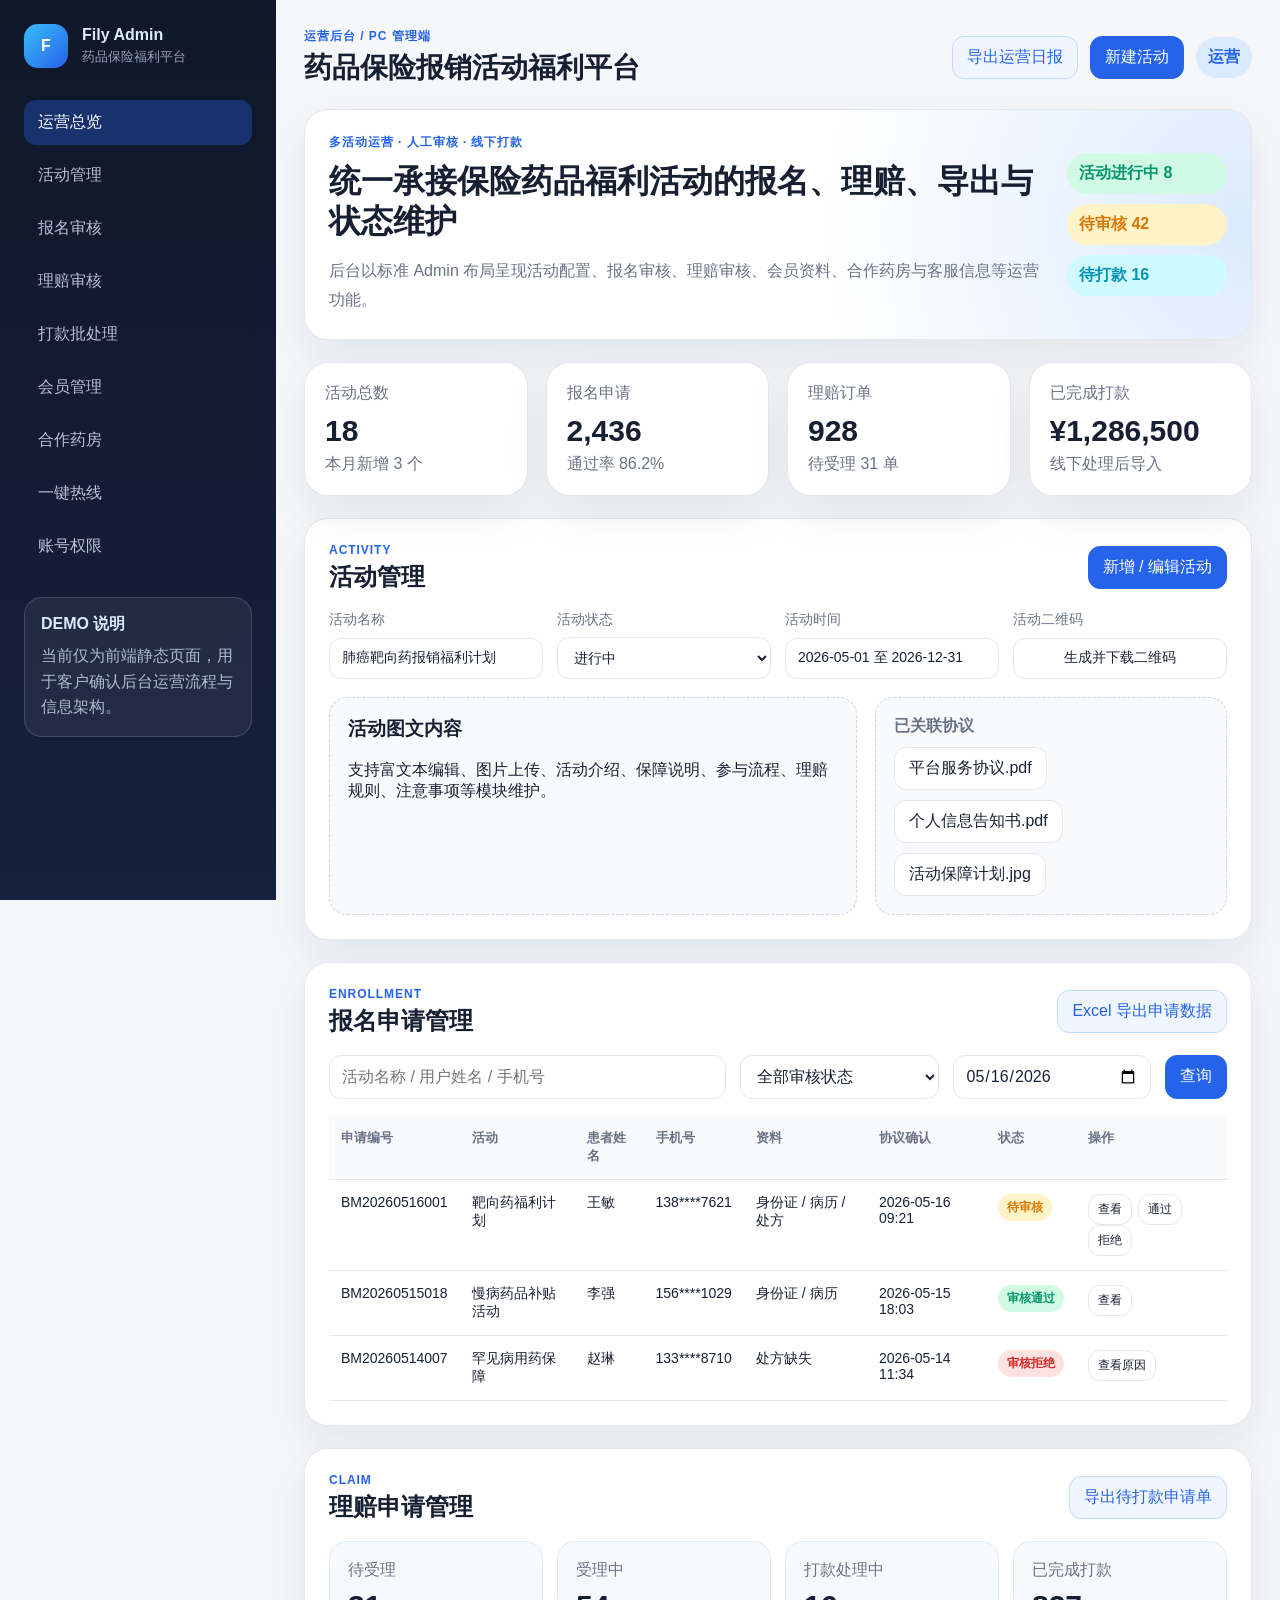
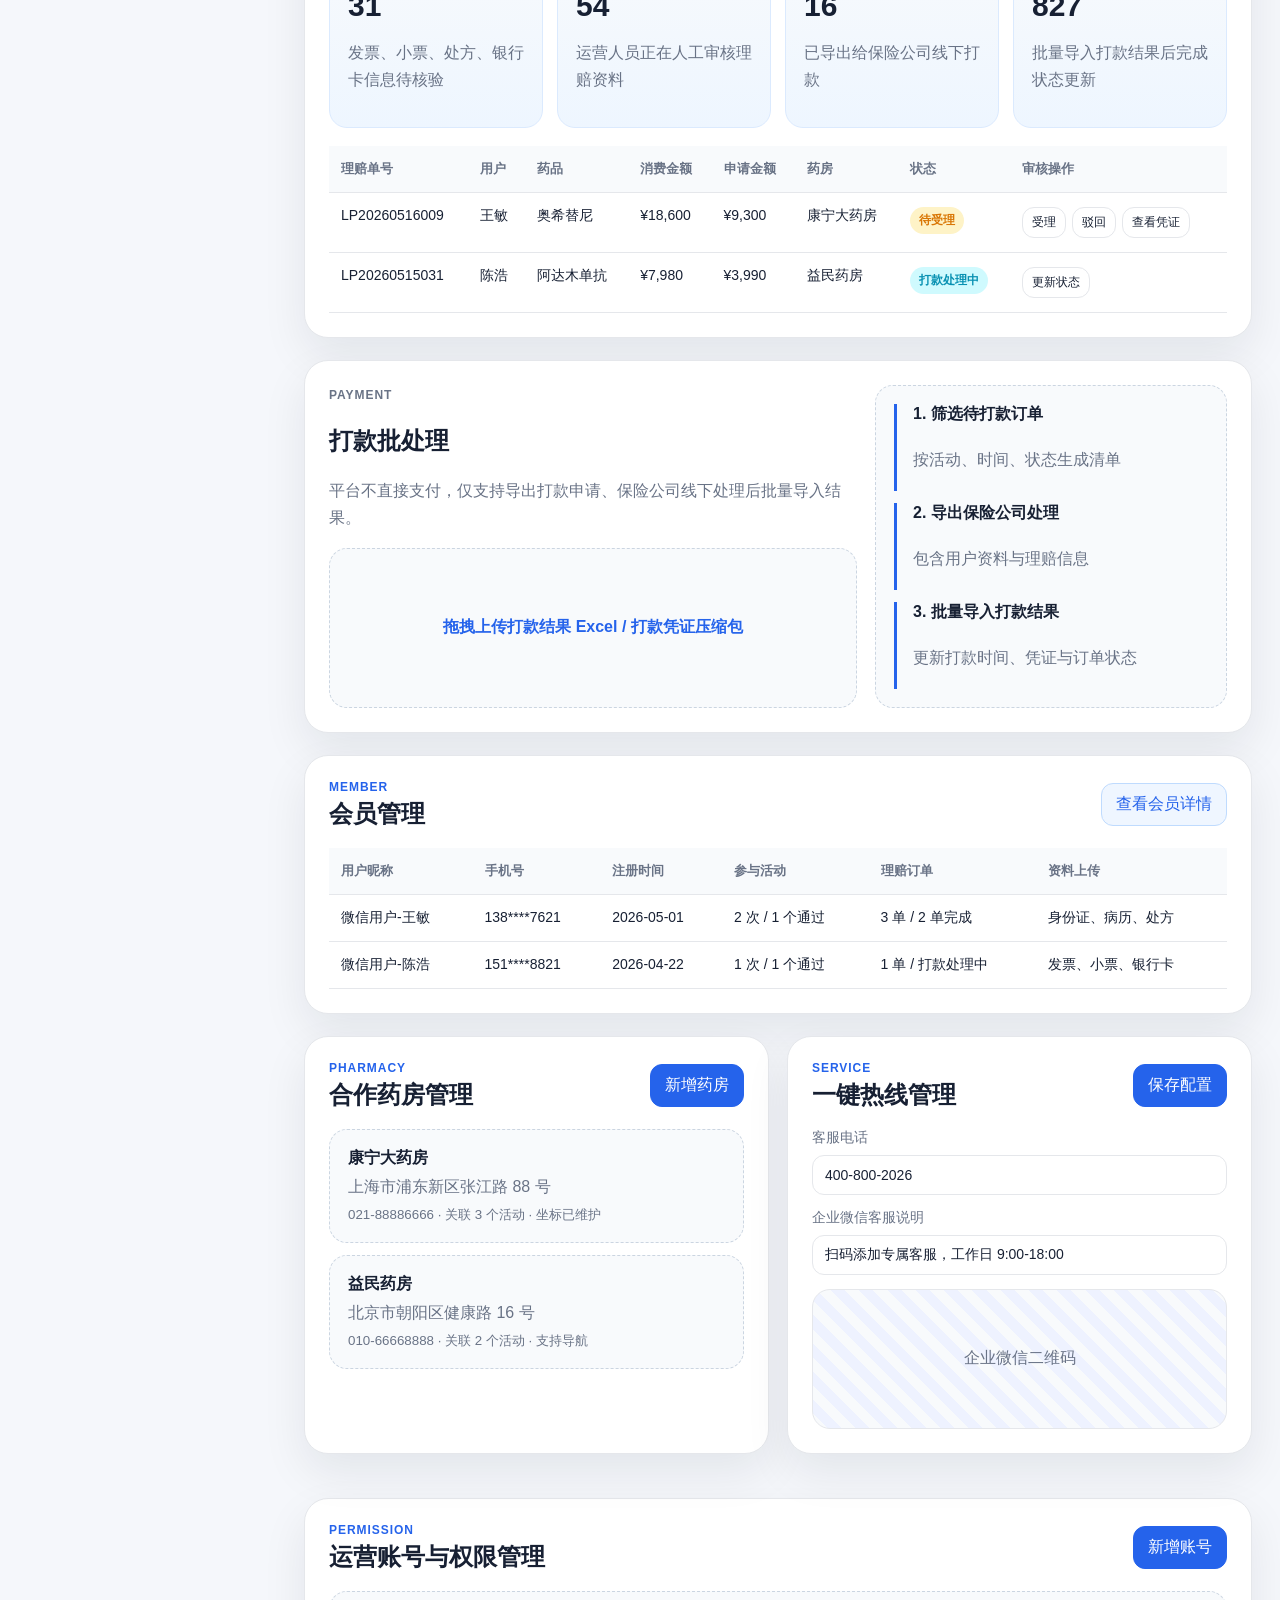
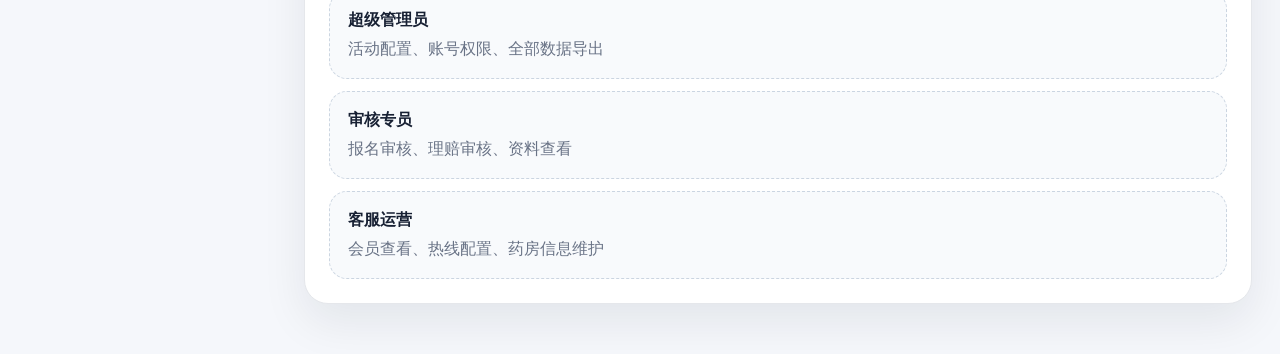
==== index.html @ f3055f8e "Add insurance benefits admin demo" ====
<!doctype html>
<html lang="zh-CN">
<head>
  <meta charset="utf-8">
  <meta name="viewport" content="width=device-width, initial-scale=1">
  <title>药品保险报销活动福利平台 · 运营后台 DEMO</title>
  <link rel="stylesheet" href="assets/styles.css">
</head>
<body>
  <div class="app-shell">
    <aside class="sidebar" aria-label="后台菜单">
      <div class="brand">
        <span class="brand-mark">F</span>
        <div>
          <strong>Fily Admin</strong>
          <small>药品保险福利平台</small>
        </div>
      </div>
      <nav class="menu">
        <a class="active" href="#dashboard">运营总览</a>
        <a href="#activities">活动管理</a>
        <a href="#enrollments">报名审核</a>
        <a href="#claims">理赔审核</a>
        <a href="#payments">打款批处理</a>
        <a href="#members">会员管理</a>
        <a href="#pharmacies">合作药房</a>
        <a href="#hotline">一键热线</a>
        <a href="#permissions">账号权限</a>
      </nav>
      <div class="sidebar-card">
        <span>DEMO 说明</span>
        <p>当前仅为前端静态页面，用于客户确认后台运营流程与信息架构。</p>
      </div>
    </aside>

    <main class="main">
      <header class="topbar">
        <div>
          <p class="eyebrow">运营后台 / PC 管理端</p>
          <h1>药品保险报销活动福利平台</h1>
        </div>
        <div class="top-actions">
          <button class="btn ghost">导出运营日报</button>
          <button class="btn primary">新建活动</button>
          <div class="avatar">运营</div>
        </div>
      </header>

      <section id="dashboard" class="panel hero-panel">
        <div class="hero-copy">
          <p class="eyebrow">多活动运营 · 人工审核 · 线下打款</p>
          <h2>统一承接保险药品福利活动的报名、理赔、导出与状态维护</h2>
          <p>后台以标准 Admin 布局呈现活动配置、报名审核、理赔审核、会员资料、合作药房与客服信息等运营功能。</p>
        </div>
        <div class="hero-status">
          <span class="status-pill success">活动进行中 8</span>
          <span class="status-pill warning">待审核 42</span>
          <span class="status-pill info">待打款 16</span>
        </div>
      </section>

      <section class="stats-grid" aria-label="运营指标">
        <article class="stat-card"><span>活动总数</span><strong>18</strong><em>本月新增 3 个</em></article>
        <article class="stat-card"><span>报名申请</span><strong>2,436</strong><em>通过率 86.2%</em></article>
        <article class="stat-card"><span>理赔订单</span><strong>928</strong><em>待受理 31 单</em></article>
        <article class="stat-card"><span>已完成打款</span><strong>¥1,286,500</strong><em>线下处理后导入</em></article>
      </section>

      <section id="activities" class="panel">
        <div class="section-head">
          <div><p class="eyebrow">Activity</p><h2>活动管理</h2></div>
          <button class="btn primary">新增 / 编辑活动</button>
        </div>
        <div class="form-grid compact">
          <label>活动名称<input value="肺癌靶向药报销福利计划"></label>
          <label>活动状态<select><option>进行中</option><option>未发布</option><option>已结束</option></select></label>
          <label>活动时间<input value="2026-05-01 至 2026-12-31"></label>
          <label>活动二维码<button class="btn block">生成并下载二维码</button></label>
        </div>
        <div class="editor-preview">
          <div>
            <h3>活动图文内容</h3>
            <p>支持富文本编辑、图片上传、活动介绍、保障说明、参与流程、理赔规则、注意事项等模块维护。</p>
          </div>
          <div class="protocol-list">
            <span>已关联协议</span>
            <button>平台服务协议.pdf</button><button>个人信息告知书.pdf</button><button>活动保障计划.jpg</button>
          </div>
        </div>
      </section>

      <section id="enrollments" class="panel">
        <div class="section-head"><div><p class="eyebrow">Enrollment</p><h2>报名申请管理</h2></div><button class="btn ghost">Excel 导出申请数据</button></div>
        <div class="filters">
          <input placeholder="活动名称 / 用户姓名 / 手机号">
          <select><option>全部审核状态</option><option>待审核</option><option>审核通过</option><option>审核拒绝</option></select>
          <input type="date" value="2026-05-16">
          <button class="btn primary">查询</button>
        </div>
        <table class="data-table">
          <thead><tr><th>申请编号</th><th>活动</th><th>患者姓名</th><th>手机号</th><th>资料</th><th>协议确认</th><th>状态</th><th>操作</th></tr></thead>
          <tbody>
            <tr><td>BM20260516001</td><td>靶向药福利计划</td><td>王敏</td><td>138****7621</td><td>身份证 / 病历 / 处方</td><td>2026-05-16 09:21</td><td><span class="tag warning">待审核</span></td><td><button>查看</button><button>通过</button><button>拒绝</button></td></tr>
            <tr><td>BM20260515018</td><td>慢病药品补贴活动</td><td>李强</td><td>156****1029</td><td>身份证 / 病历</td><td>2026-05-15 18:03</td><td><span class="tag success">审核通过</span></td><td><button>查看</button></td></tr>
            <tr><td>BM20260514007</td><td>罕见病用药保障</td><td>赵琳</td><td>133****8710</td><td>处方缺失</td><td>2026-05-14 11:34</td><td><span class="tag danger">审核拒绝</span></td><td><button>查看原因</button></td></tr>
          </tbody>
        </table>
      </section>

      <section id="claims" class="panel">
        <div class="section-head"><div><p class="eyebrow">Claim</p><h2>理赔申请管理</h2></div><button class="btn ghost">导出待打款申请单</button></div>
        <div class="kanban">
          <article><span>待受理</span><strong>31</strong><p>发票、小票、处方、银行卡信息待核验</p></article>
          <article><span>受理中</span><strong>54</strong><p>运营人员正在人工审核理赔资料</p></article>
          <article><span>打款处理中</span><strong>16</strong><p>已导出给保险公司线下打款</p></article>
          <article><span>已完成打款</span><strong>827</strong><p>批量导入打款结果后完成状态更新</p></article>
        </div>
        <table class="data-table">
          <thead><tr><th>理赔单号</th><th>用户</th><th>药品</th><th>消费金额</th><th>申请金额</th><th>药房</th><th>状态</th><th>审核操作</th></tr></thead>
          <tbody>
            <tr><td>LP20260516009</td><td>王敏</td><td>奥希替尼</td><td>¥18,600</td><td>¥9,300</td><td>康宁大药房</td><td><span class="tag warning">待受理</span></td><td><button>受理</button><button>驳回</button><button>查看凭证</button></td></tr>
            <tr><td>LP20260515031</td><td>陈浩</td><td>阿达木单抗</td><td>¥7,980</td><td>¥3,990</td><td>益民药房</td><td><span class="tag info">打款处理中</span></td><td><button>更新状态</button></td></tr>
          </tbody>
        </table>
      </section>

      <section id="payments" class="panel two-column">
        <div>
          <p class="eyebrow">Payment</p><h2>打款批处理</h2>
          <p>平台不直接支付，仅支持导出打款申请、保险公司线下处理后批量导入结果。</p>
          <div class="upload-box">拖拽上传打款结果 Excel / 打款凭证压缩包</div>
        </div>
        <div class="timeline">
          <div><b>1. 筛选待打款订单</b><span>按活动、时间、状态生成清单</span></div>
          <div><b>2. 导出保险公司处理</b><span>包含用户资料与理赔信息</span></div>
          <div><b>3. 批量导入打款结果</b><span>更新打款时间、凭证与订单状态</span></div>
        </div>
      </section>

      <section id="members" class="panel">
        <div class="section-head"><div><p class="eyebrow">Member</p><h2>会员管理</h2></div><button class="btn ghost">查看会员详情</button></div>
        <table class="data-table">
          <thead><tr><th>用户昵称</th><th>手机号</th><th>注册时间</th><th>参与活动</th><th>理赔订单</th><th>资料上传</th></tr></thead>
          <tbody><tr><td>微信用户-王敏</td><td>138****7621</td><td>2026-05-01</td><td>2 次 / 1 个通过</td><td>3 单 / 2 单完成</td><td>身份证、病历、处方</td></tr><tr><td>微信用户-陈浩</td><td>151****8821</td><td>2026-04-22</td><td>1 次 / 1 个通过</td><td>1 单 / 打款处理中</td><td>发票、小票、银行卡</td></tr></tbody>
        </table>
      </section>

      <section class="grid-2">
        <div id="pharmacies" class="panel">
          <div class="section-head"><div><p class="eyebrow">Pharmacy</p><h2>合作药房管理</h2></div><button class="btn primary">新增药房</button></div>
          <div class="card-list">
            <article><b>康宁大药房</b><span>上海市浦东新区张江路 88 号</span><small>021-88886666 · 关联 3 个活动 · 坐标已维护</small></article>
            <article><b>益民药房</b><span>北京市朝阳区健康路 16 号</span><small>010-66668888 · 关联 2 个活动 · 支持导航</small></article>
          </div>
        </div>
        <div id="hotline" class="panel">
          <div class="section-head"><div><p class="eyebrow">Service</p><h2>一键热线管理</h2></div><button class="btn primary">保存配置</button></div>
          <div class="form-grid single">
            <label>客服电话<input value="400-800-2026"></label>
            <label>企业微信客服说明<input value="扫码添加专属客服，工作日 9:00-18:00"></label>
            <div class="qr-demo">企业微信二维码</div>
          </div>
        </div>
      </section>

      <section id="permissions" class="panel">
        <div class="section-head"><div><p class="eyebrow">Permission</p><h2>运营账号与权限管理</h2></div><button class="btn primary">新增账号</button></div>
        <div class="role-grid">
          <article><b>超级管理员</b><span>活动配置、账号权限、全部数据导出</span></article>
          <article><b>审核专员</b><span>报名审核、理赔审核、资料查看</span></article>
          <article><b>客服运营</b><span>会员查看、热线配置、药房信息维护</span></article>
        </div>
      </section>
    </main>
  </div>
  <script src="assets/app.js"></script>
</body>
</html>
---- assets/styles.css ----
:root {
  --bg: #f5f7fb;
  --card: #ffffff;
  --line: #e5e7eb;
  --text: #172033;
  --muted: #697386;
  --primary: #2563eb;
  --primary-dark: #1d4ed8;
  --success: #059669;
  --warning: #d97706;
  --danger: #dc2626;
  --info: #0891b2;
  --shadow: 0 18px 45px rgba(15, 23, 42, 0.08);
}

* { box-sizing: border-box; }
html { scroll-behavior: smooth; }
body {
  margin: 0;
  color: var(--text);
  background: var(--bg);
  font-family: "Inter", "PingFang SC", "Microsoft YaHei", Arial, sans-serif;
}
button, input, select { font: inherit; }
button { cursor: pointer; }

.app-shell { display: flex; min-height: 100vh; }
.sidebar {
  position: fixed;
  inset: 0 auto 0 0;
  width: 276px;
  padding: 24px;
  color: #dbeafe;
  background: linear-gradient(180deg, #0f172a 0%, #16213d 100%);
  overflow-y: auto;
}
.brand { display: flex; gap: 14px; align-items: center; margin-bottom: 32px; }
.brand-mark {
  display: grid;
  width: 44px;
  height: 44px;
  place-items: center;
  border-radius: 14px;
  color: white;
  background: linear-gradient(135deg, #38bdf8, #2563eb);
  font-weight: 800;
}
.brand strong, .brand small { display: block; }
.brand small { color: #93a4bd; margin-top: 4px; }
.menu { display: grid; gap: 8px; }
.menu a {
  color: #b6c2d6;
  text-decoration: none;
  padding: 12px 14px;
  border-radius: 12px;
  transition: 0.2s ease;
}
.menu a:hover, .menu a.active { color: white; background: rgba(37, 99, 235, 0.34); }
.sidebar-card {
  margin-top: 28px;
  padding: 16px;
  border: 1px solid rgba(148, 163, 184, 0.28);
  border-radius: 18px;
  background: rgba(255, 255, 255, 0.06);
}
.sidebar-card span { font-weight: 700; }
.sidebar-card p { color: #aebbd0; line-height: 1.6; margin: 8px 0 0; }

.main { width: calc(100% - 276px); margin-left: 276px; padding: 28px; }
.topbar { display: flex; justify-content: space-between; align-items: center; gap: 20px; margin-bottom: 22px; }
.topbar h1 { margin: 4px 0 0; font-size: 28px; }
.top-actions { display: flex; align-items: center; gap: 12px; }
.avatar { padding: 10px 12px; border-radius: 999px; background: #dbeafe; color: var(--primary); font-weight: 700; }
.eyebrow { margin: 0; color: var(--primary); text-transform: uppercase; letter-spacing: 0.08em; font-size: 12px; font-weight: 800; }

.panel, .stat-card {
  background: var(--card);
  border: 1px solid var(--line);
  border-radius: 24px;
  box-shadow: var(--shadow);
}
.panel { padding: 24px; margin-bottom: 22px; }
.hero-panel { display: flex; justify-content: space-between; align-items: center; gap: 24px; background: radial-gradient(circle at right, #dbeafe 0, #fff 45%); }
.hero-copy h2 { max-width: 760px; font-size: 32px; line-height: 1.25; margin: 10px 0; }
.hero-copy p:last-child { color: var(--muted); line-height: 1.8; margin-bottom: 0; }
.hero-status { display: grid; gap: 10px; min-width: 160px; }
.status-pill, .tag { display: inline-flex; align-items: center; border-radius: 999px; font-weight: 700; white-space: nowrap; }
.status-pill { padding: 10px 12px; }
.tag { padding: 5px 9px; font-size: 12px; }
.success { color: var(--success); background: #d1fae5; }
.warning { color: var(--warning); background: #fef3c7; }
.danger { color: var(--danger); background: #fee2e2; }
.info { color: var(--info); background: #cffafe; }

.stats-grid, .grid-2 { display: grid; grid-template-columns: repeat(4, minmax(0, 1fr)); gap: 18px; margin-bottom: 22px; }
.grid-2 { grid-template-columns: repeat(2, minmax(0, 1fr)); }
.stat-card { padding: 20px; }
.stat-card span, .stat-card em { color: var(--muted); font-style: normal; }
.stat-card strong { display: block; margin: 10px 0 6px; font-size: 30px; }

.section-head { display: flex; justify-content: space-between; align-items: center; gap: 16px; margin-bottom: 18px; }
.section-head h2 { margin: 4px 0 0; }
.btn, .data-table button, .protocol-list button {
  border: 1px solid var(--line);
  border-radius: 12px;
  padding: 10px 14px;
  background: white;
  color: var(--text);
}
.btn.primary { color: white; border-color: var(--primary); background: var(--primary); }
.btn.primary:hover { background: var(--primary-dark); }
.btn.ghost { color: var(--primary); border-color: #bfdbfe; background: #eff6ff; }
.btn.block { width: 100%; }

.form-grid, .filters { display: grid; grid-template-columns: repeat(4, minmax(0, 1fr)); gap: 14px; }
.form-grid.single { grid-template-columns: 1fr; }
label { color: var(--muted); display: grid; gap: 8px; font-size: 14px; }
input, select {
  width: 100%;
  border: 1px solid var(--line);
  border-radius: 12px;
  padding: 11px 12px;
  background: #fff;
  color: var(--text);
}
.editor-preview, .two-column { display: grid; grid-template-columns: 1.2fr 0.8fr; gap: 18px; align-items: stretch; }
.editor-preview { margin-top: 18px; }
.editor-preview > div, .protocol-list, .upload-box, .timeline, .card-list article, .role-grid article {
  border: 1px dashed #cbd5e1;
  border-radius: 18px;
  padding: 18px;
  background: #f8fafc;
}
.editor-preview h3 { margin-top: 0; }
.protocol-list { display: flex; flex-wrap: wrap; gap: 10px; align-content: flex-start; }
.protocol-list span { width: 100%; color: var(--muted); font-weight: 700; }
.filters { margin-bottom: 16px; grid-template-columns: 2fr 1fr 1fr auto; }

.data-table { width: 100%; border-collapse: collapse; overflow: hidden; }
.data-table th, .data-table td { border-bottom: 1px solid var(--line); padding: 14px 12px; text-align: left; vertical-align: top; }
.data-table th { color: var(--muted); background: #f8fafc; font-size: 13px; }
.data-table td { font-size: 14px; }
.data-table button { padding: 6px 9px; margin-right: 6px; font-size: 12px; }

.kanban { display: grid; grid-template-columns: repeat(4, minmax(0, 1fr)); gap: 14px; margin-bottom: 18px; }
.kanban article { border-radius: 18px; padding: 18px; background: linear-gradient(180deg, #f8fafc, #eef6ff); border: 1px solid #dbeafe; }
.kanban span { color: var(--muted); }
.kanban strong { display: block; font-size: 30px; margin: 8px 0; }
.kanban p, .two-column p { color: var(--muted); line-height: 1.7; }
.upload-box { display: grid; min-height: 160px; place-items: center; color: var(--primary); font-weight: 800; }
.timeline { display: grid; gap: 12px; }
.timeline div { display: grid; gap: 6px; padding-left: 16px; border-left: 3px solid var(--primary); }
.timeline span, .card-list small, .card-list span, .role-grid span { color: var(--muted); }
.card-list, .role-grid { display: grid; gap: 12px; }
.card-list article, .role-grid article { display: grid; gap: 8px; }
.qr-demo { display: grid; place-items: center; min-height: 140px; border-radius: 18px; color: var(--muted); background: repeating-linear-gradient(45deg, #f8fafc, #f8fafc 10px, #eef2ff 10px, #eef2ff 20px); border: 1px solid var(--line); }

@media (max-width: 1180px) {
  .stats-grid, .kanban { grid-template-columns: repeat(2, minmax(0, 1fr)); }
  .form-grid, .filters, .editor-preview, .two-column, .grid-2 { grid-template-columns: 1fr; }
  .topbar, .hero-panel { align-items: flex-start; flex-direction: column; }
}
@media (max-width: 760px) {
  .sidebar { position: static; width: 100%; }
  .main { width: 100%; margin-left: 0; padding: 18px; }
  .app-shell { display: block; }
  .stats-grid, .kanban { grid-template-columns: 1fr; }
  .data-table { display: block; overflow-x: auto; white-space: nowrap; }
}
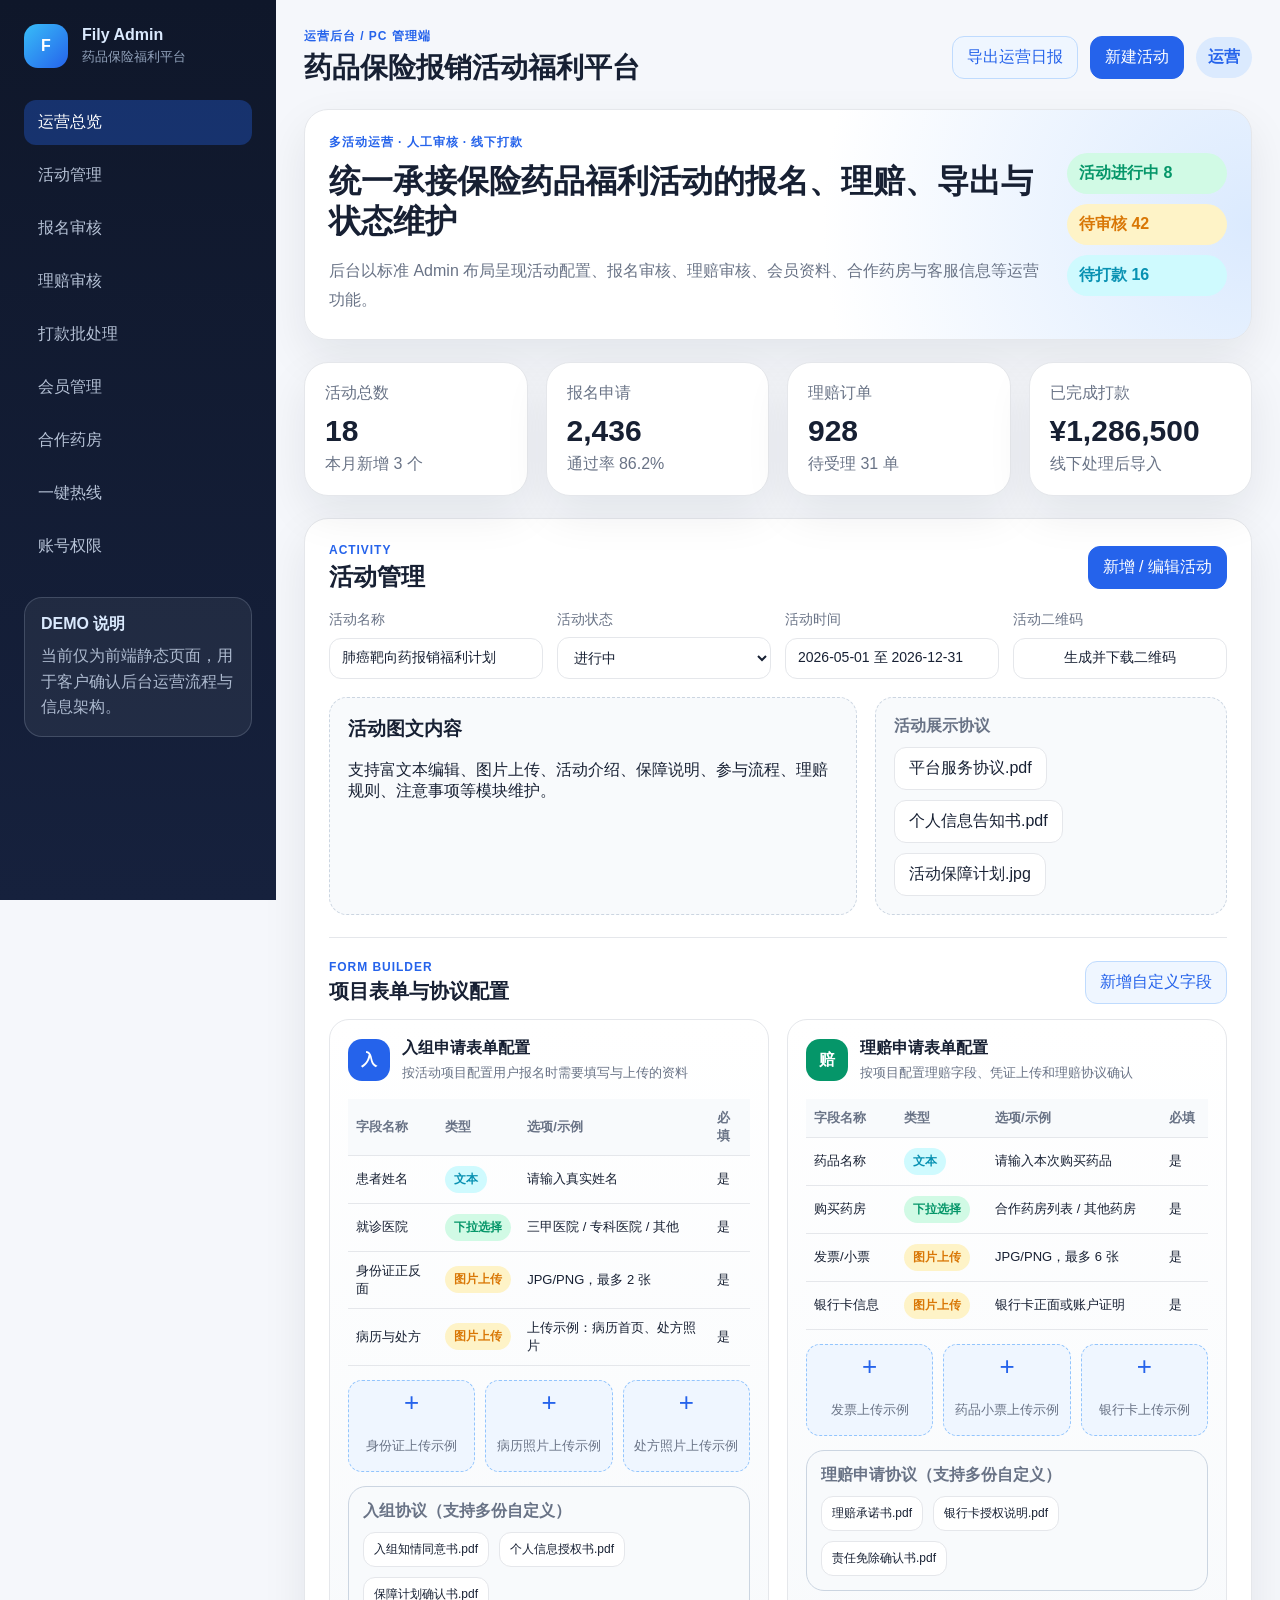
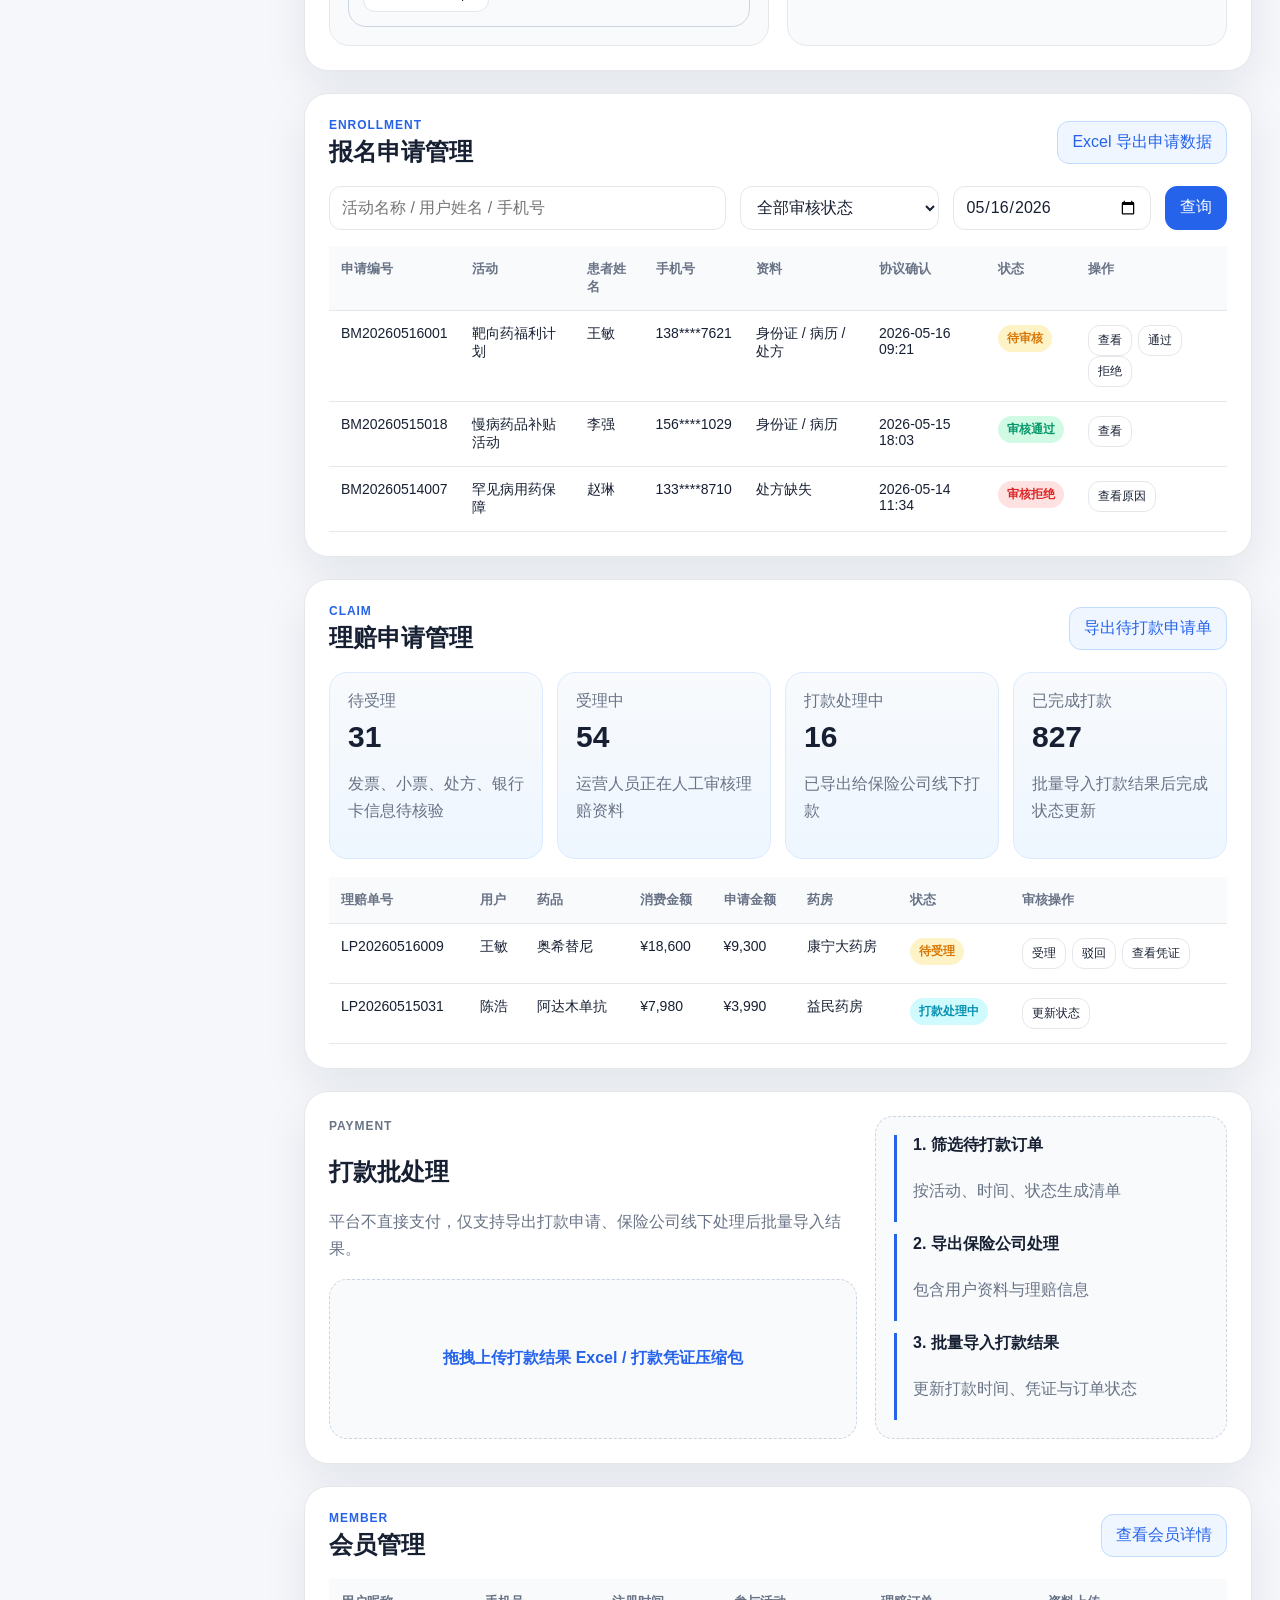
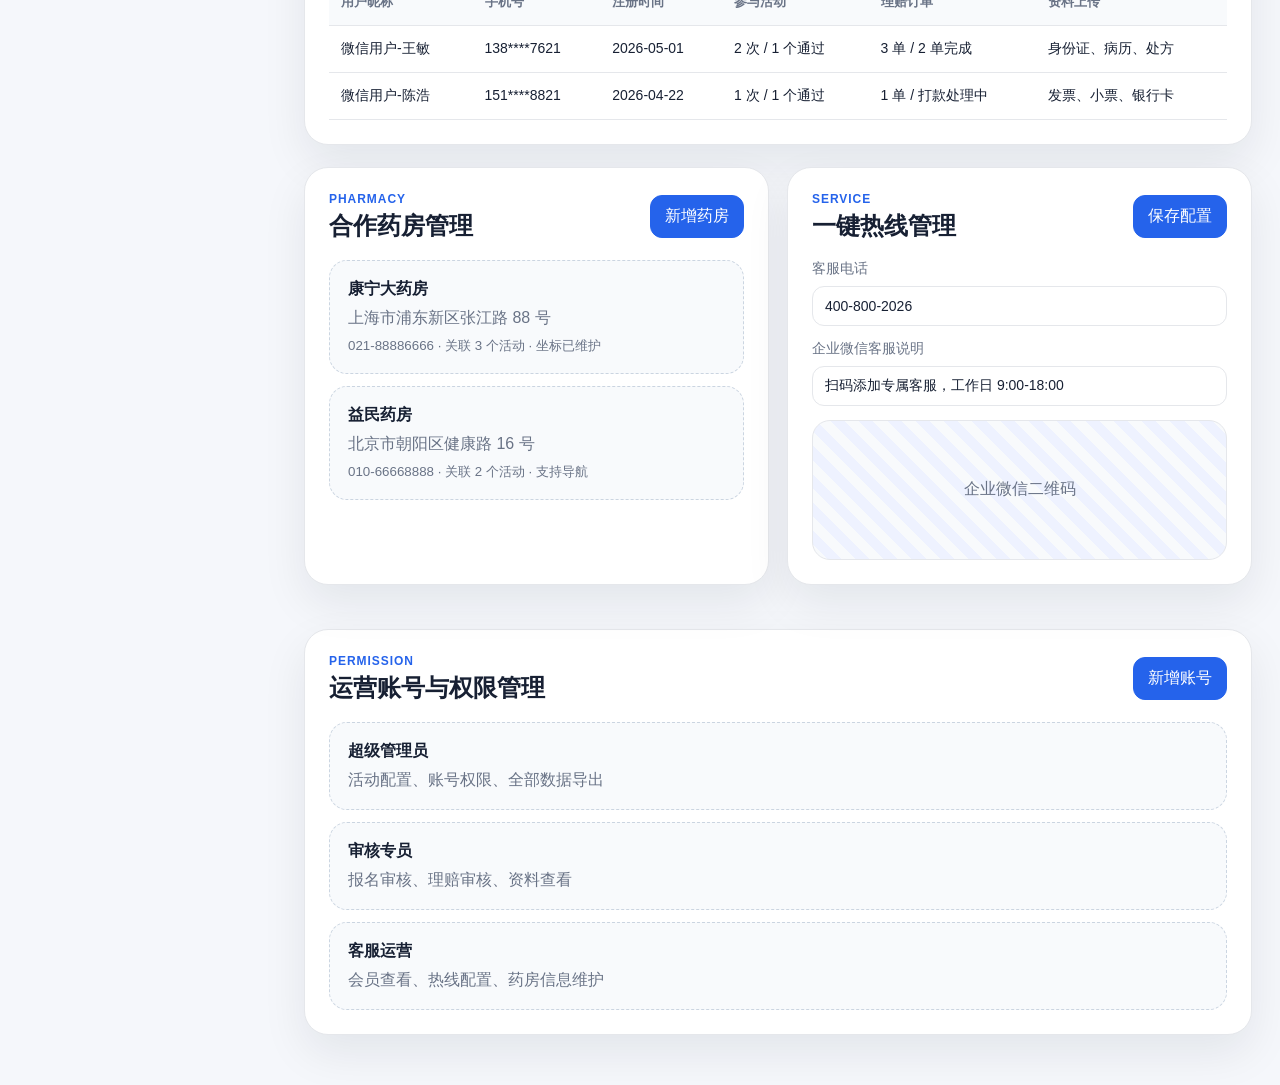
==== commit 2a929422: "Add configurable form and protocol demo" ====
--- a/index.html
+++ b/index.html
@@ -83,8 +83,68 @@
             <p>支持富文本编辑、图片上传、活动介绍、保障说明、参与流程、理赔规则、注意事项等模块维护。</p>
           </div>
           <div class="protocol-list">
-            <span>已关联协议</span>
+            <span>活动展示协议</span>
             <button>平台服务协议.pdf</button><button>个人信息告知书.pdf</button><button>活动保障计划.jpg</button>
+          </div>
+        </div>
+
+        <div class="config-block">
+          <div class="section-head slim">
+            <div>
+              <p class="eyebrow">Form Builder</p>
+              <h3>项目表单与协议配置</h3>
+            </div>
+            <button class="btn ghost">新增自定义字段</button>
+          </div>
+          <div class="config-grid">
+            <article class="config-card">
+              <div class="config-title">
+                <span class="config-icon">入</span>
+                <div><b>入组申请表单配置</b><small>按活动项目配置用户报名时需要填写与上传的资料</small></div>
+              </div>
+              <table class="mini-table">
+                <thead><tr><th>字段名称</th><th>类型</th><th>选项/示例</th><th>必填</th></tr></thead>
+                <tbody>
+                  <tr><td>患者姓名</td><td><span class="tag info">文本</span></td><td>请输入真实姓名</td><td>是</td></tr>
+                  <tr><td>就诊医院</td><td><span class="tag success">下拉选择</span></td><td>三甲医院 / 专科医院 / 其他</td><td>是</td></tr>
+                  <tr><td>身份证正反面</td><td><span class="tag warning">图片上传</span></td><td>JPG/PNG，最多 2 张</td><td>是</td></tr>
+                  <tr><td>病历与处方</td><td><span class="tag warning">图片上传</span></td><td>上传示例：病历首页、处方照片</td><td>是</td></tr>
+                </tbody>
+              </table>
+              <div class="upload-samples">
+                <div class="upload-sample"><span>+</span><small>身份证上传示例</small></div>
+                <div class="upload-sample"><span>+</span><small>病历照片上传示例</small></div>
+                <div class="upload-sample"><span>+</span><small>处方照片上传示例</small></div>
+              </div>
+              <div class="protocol-list dense">
+                <span>入组协议（支持多份自定义）</span>
+                <button>入组知情同意书.pdf</button><button>个人信息授权书.pdf</button><button>保障计划确认书.pdf</button>
+              </div>
+            </article>
+            <article class="config-card">
+              <div class="config-title">
+                <span class="config-icon claim">赔</span>
+                <div><b>理赔申请表单配置</b><small>按项目配置理赔字段、凭证上传和理赔协议确认</small></div>
+              </div>
+              <table class="mini-table">
+                <thead><tr><th>字段名称</th><th>类型</th><th>选项/示例</th><th>必填</th></tr></thead>
+                <tbody>
+                  <tr><td>药品名称</td><td><span class="tag info">文本</span></td><td>请输入本次购买药品</td><td>是</td></tr>
+                  <tr><td>购买药房</td><td><span class="tag success">下拉选择</span></td><td>合作药房列表 / 其他药房</td><td>是</td></tr>
+                  <tr><td>发票/小票</td><td><span class="tag warning">图片上传</span></td><td>JPG/PNG，最多 6 张</td><td>是</td></tr>
+                  <tr><td>银行卡信息</td><td><span class="tag warning">图片上传</span></td><td>银行卡正面或账户证明</td><td>是</td></tr>
+                </tbody>
+              </table>
+              <div class="upload-samples">
+                <div class="upload-sample"><span>+</span><small>发票上传示例</small></div>
+                <div class="upload-sample"><span>+</span><small>药品小票上传示例</small></div>
+                <div class="upload-sample"><span>+</span><small>银行卡上传示例</small></div>
+              </div>
+              <div class="protocol-list dense">
+                <span>理赔申请协议（支持多份自定义）</span>
+                <button>理赔承诺书.pdf</button><button>银行卡授权说明.pdf</button><button>责任免除确认书.pdf</button>
+              </div>
+            </article>
           </div>
         </div>
       </section>
--- a/assets/styles.css
+++ b/assets/styles.css
@@ -167,3 +167,31 @@
   .stats-grid, .kanban { grid-template-columns: 1fr; }
   .data-table { display: block; overflow-x: auto; white-space: nowrap; }
 }
+
+.config-block { margin-top: 22px; border-top: 1px solid var(--line); padding-top: 22px; }
+.section-head.slim { margin-bottom: 14px; }
+.section-head.slim h3 { margin: 4px 0 0; font-size: 20px; }
+.config-grid { display: grid; grid-template-columns: repeat(2, minmax(0, 1fr)); gap: 18px; }
+.config-card { border: 1px solid var(--line); border-radius: 20px; padding: 18px; background: linear-gradient(180deg, #fff, #f8fafc); }
+.config-title { display: flex; gap: 12px; align-items: center; margin-bottom: 16px; }
+.config-title b, .config-title small { display: block; }
+.config-title small { color: var(--muted); margin-top: 4px; line-height: 1.5; }
+.config-icon { display: grid; width: 42px; height: 42px; place-items: center; border-radius: 14px; color: #fff; background: var(--primary); font-weight: 800; }
+.config-icon.claim { background: var(--success); }
+.mini-table { width: 100%; border-collapse: collapse; margin-bottom: 14px; }
+.mini-table th, .mini-table td { border-bottom: 1px solid var(--line); padding: 10px 8px; text-align: left; font-size: 13px; }
+.mini-table th { color: var(--muted); background: #f8fafc; }
+.upload-samples { display: grid; grid-template-columns: repeat(3, minmax(0, 1fr)); gap: 10px; margin-bottom: 14px; }
+.upload-sample { min-height: 92px; display: grid; place-items: center; gap: 6px; border: 1px dashed #93c5fd; border-radius: 14px; color: var(--primary); background: #eff6ff; text-align: center; }
+.upload-sample span { font-size: 26px; line-height: 1; }
+.upload-sample small { color: var(--muted); padding: 0 8px 8px; }
+.protocol-list.dense { padding: 14px; border-style: solid; }
+.protocol-list.dense button { padding: 8px 10px; font-size: 12px; }
+
+@media (max-width: 1180px) {
+  .config-grid { grid-template-columns: 1fr; }
+}
+@media (max-width: 760px) {
+  .upload-samples { grid-template-columns: 1fr; }
+  .mini-table { display: block; overflow-x: auto; white-space: nowrap; }
+}
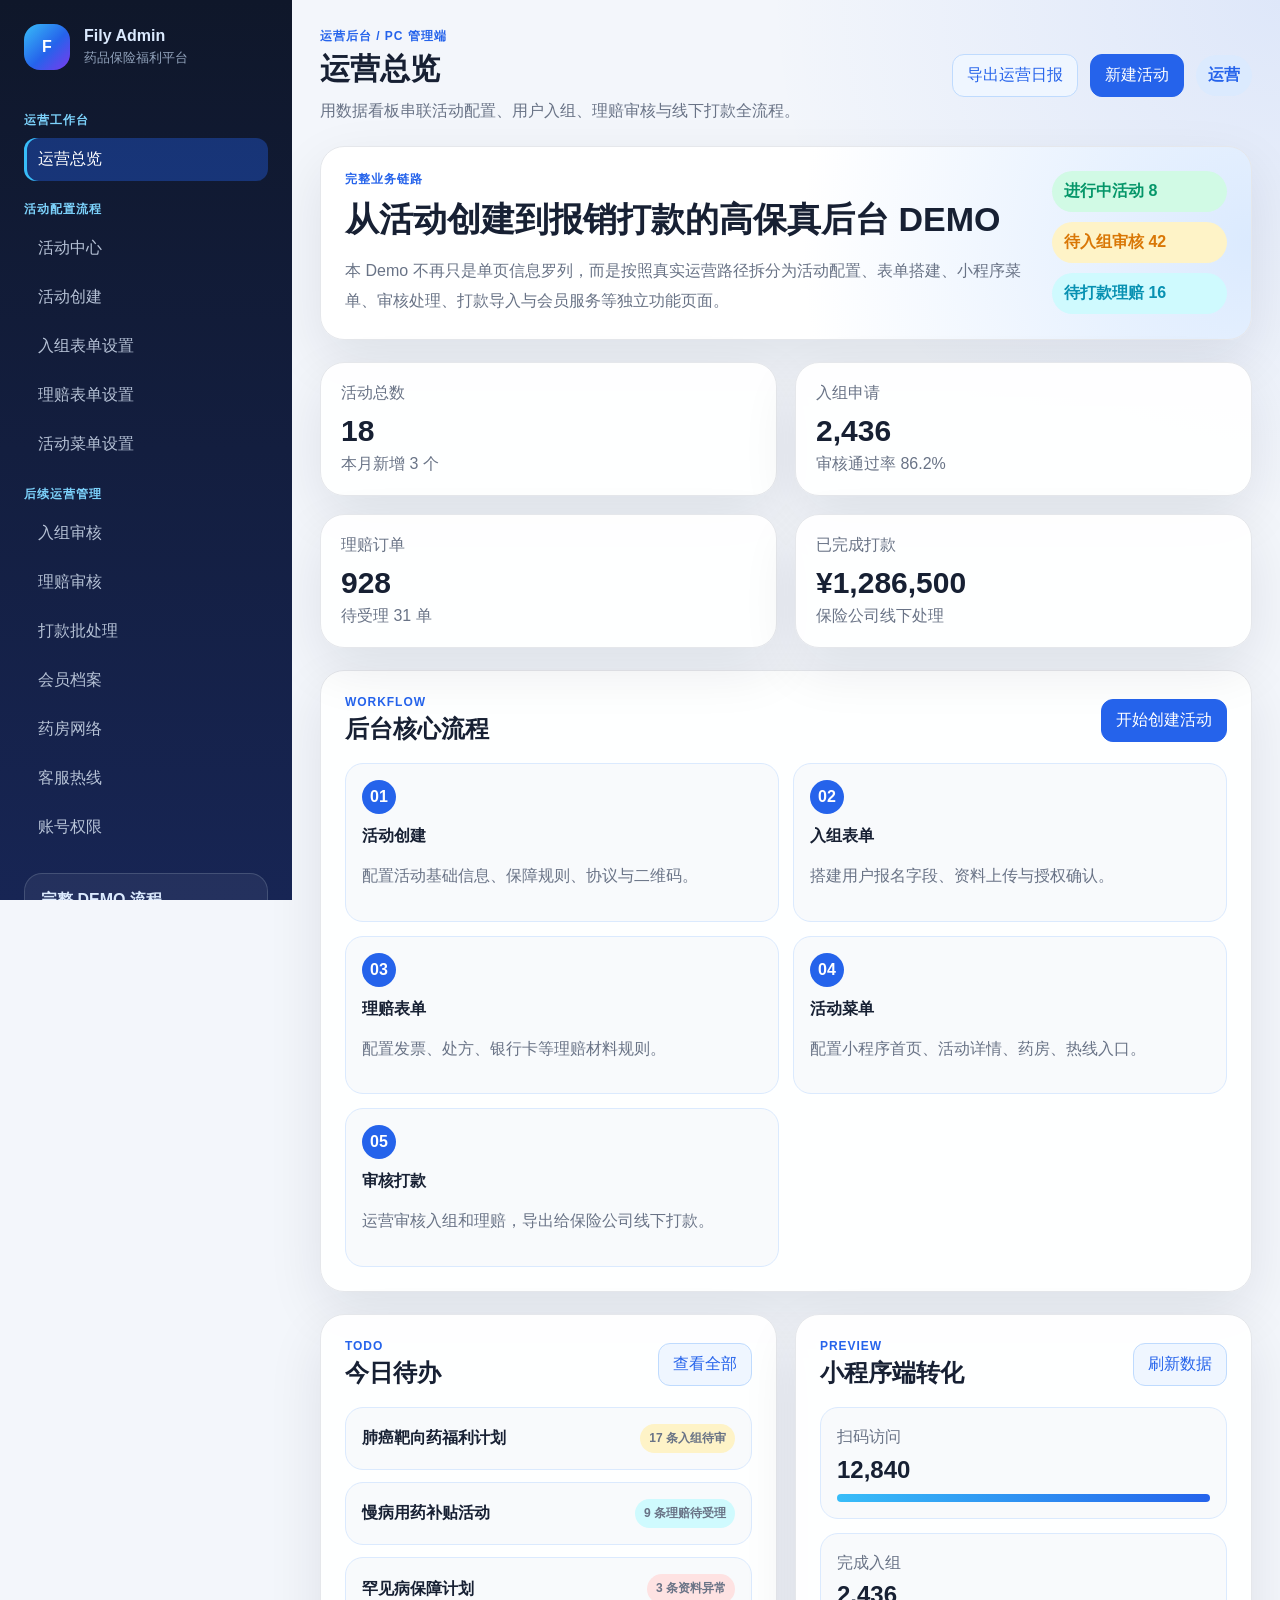
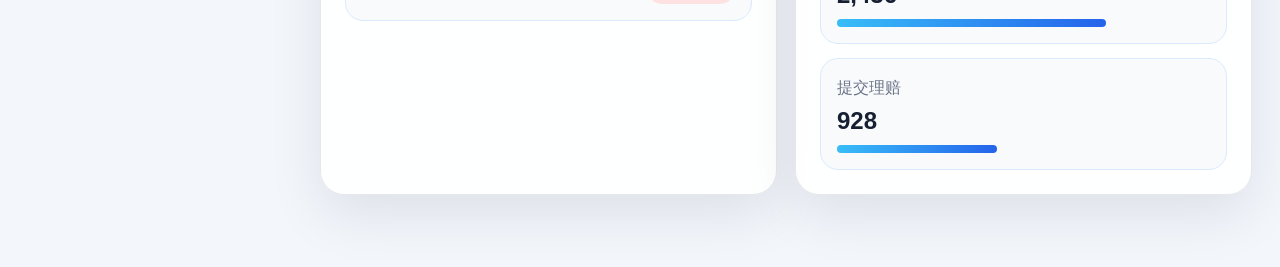
==== commit ed3b155c: "Build high fidelity activity operations demo" ====
--- a/index.html
+++ b/index.html
@@ -3,10 +3,10 @@
 <head>
   <meta charset="utf-8">
   <meta name="viewport" content="width=device-width, initial-scale=1">
-  <title>药品保险报销活动福利平台 · 运营后台 DEMO</title>
+  <title>运营总览 · 药品保险报销活动福利平台</title>
   <link rel="stylesheet" href="assets/styles.css">
 </head>
-<body>
+<body data-page="dashboard">
   <div class="app-shell">
     <aside class="sidebar" aria-label="后台菜单">
       <div class="brand">
@@ -17,19 +17,26 @@
         </div>
       </div>
       <nav class="menu">
-        <a class="active" href="#dashboard">运营总览</a>
-        <a href="#activities">活动管理</a>
-        <a href="#enrollments">报名审核</a>
-        <a href="#claims">理赔审核</a>
-        <a href="#payments">打款批处理</a>
-        <a href="#members">会员管理</a>
-        <a href="#pharmacies">合作药房</a>
-        <a href="#hotline">一键热线</a>
-        <a href="#permissions">账号权限</a>
+        <span class="menu-group">运营工作台</span>
+        <a data-page="dashboard" href="index.html">运营总览</a>
+        <span class="menu-group">活动配置流程</span>
+        <a data-page="activities" href="activities.html">活动中心</a>
+        <a data-page="activity-create" href="activity-create.html">活动创建</a>
+        <a data-page="enrollment-form" href="enrollment-form.html">入组表单设置</a>
+        <a data-page="claim-form" href="claim-form.html">理赔表单设置</a>
+        <a data-page="activity-menu" href="activity-menu.html">活动菜单设置</a>
+        <span class="menu-group">后续运营管理</span>
+        <a data-page="enrollments" href="enrollments.html">入组审核</a>
+        <a data-page="claims" href="claims.html">理赔审核</a>
+        <a data-page="payments" href="payments.html">打款批处理</a>
+        <a data-page="members" href="members.html">会员档案</a>
+        <a data-page="pharmacies" href="pharmacies.html">药房网络</a>
+        <a data-page="hotline" href="hotline.html">客服热线</a>
+        <a data-page="permissions" href="permissions.html">账号权限</a>
       </nav>
       <div class="sidebar-card">
-        <span>DEMO 说明</span>
-        <p>当前仅为前端静态页面，用于客户确认后台运营流程与信息架构。</p>
+        <span>完整 DEMO 流程</span>
+        <p>覆盖活动创建、入组/理赔表单、活动菜单、小程序预览与报名、理赔、打款等后续运营页面。</p>
       </div>
     </aside>
 
@@ -37,198 +44,63 @@
       <header class="topbar">
         <div>
           <p class="eyebrow">运营后台 / PC 管理端</p>
-          <h1>药品保险报销活动福利平台</h1>
+          <h1>运营总览</h1>
+          <p class="top-desc">用数据看板串联活动配置、用户入组、理赔审核与线下打款全流程。</p>
         </div>
         <div class="top-actions">
           <button class="btn ghost">导出运营日报</button>
-          <button class="btn primary">新建活动</button>
+          <a class="btn primary" href="activity-create.html">新建活动</a>
           <div class="avatar">运营</div>
         </div>
       </header>
 
-      <section id="dashboard" class="panel hero-panel">
+      <section class="panel hero-panel">
         <div class="hero-copy">
-          <p class="eyebrow">多活动运营 · 人工审核 · 线下打款</p>
-          <h2>统一承接保险药品福利活动的报名、理赔、导出与状态维护</h2>
-          <p>后台以标准 Admin 布局呈现活动配置、报名审核、理赔审核、会员资料、合作药房与客服信息等运营功能。</p>
+          <p class="eyebrow">完整业务链路</p>
+          <h2>从活动创建到报销打款的高保真后台 DEMO</h2>
+          <p>本 Demo 不再只是单页信息罗列，而是按照真实运营路径拆分为活动配置、表单搭建、小程序菜单、审核处理、打款导入与会员服务等独立功能页面。</p>
         </div>
         <div class="hero-status">
-          <span class="status-pill success">活动进行中 8</span>
-          <span class="status-pill warning">待审核 42</span>
-          <span class="status-pill info">待打款 16</span>
+          <span class="status-pill success">进行中活动 8</span>
+          <span class="status-pill warning">待入组审核 42</span>
+          <span class="status-pill info">待打款理赔 16</span>
         </div>
       </section>
 
       <section class="stats-grid" aria-label="运营指标">
         <article class="stat-card"><span>活动总数</span><strong>18</strong><em>本月新增 3 个</em></article>
-        <article class="stat-card"><span>报名申请</span><strong>2,436</strong><em>通过率 86.2%</em></article>
+        <article class="stat-card"><span>入组申请</span><strong>2,436</strong><em>审核通过率 86.2%</em></article>
         <article class="stat-card"><span>理赔订单</span><strong>928</strong><em>待受理 31 单</em></article>
-        <article class="stat-card"><span>已完成打款</span><strong>¥1,286,500</strong><em>线下处理后导入</em></article>
+        <article class="stat-card"><span>已完成打款</span><strong>¥1,286,500</strong><em>保险公司线下处理</em></article>
       </section>
 
-      <section id="activities" class="panel">
-        <div class="section-head">
-          <div><p class="eyebrow">Activity</p><h2>活动管理</h2></div>
-          <button class="btn primary">新增 / 编辑活动</button>
-        </div>
-        <div class="form-grid compact">
-          <label>活动名称<input value="肺癌靶向药报销福利计划"></label>
-          <label>活动状态<select><option>进行中</option><option>未发布</option><option>已结束</option></select></label>
-          <label>活动时间<input value="2026-05-01 至 2026-12-31"></label>
-          <label>活动二维码<button class="btn block">生成并下载二维码</button></label>
-        </div>
-        <div class="editor-preview">
-          <div>
-            <h3>活动图文内容</h3>
-            <p>支持富文本编辑、图片上传、活动介绍、保障说明、参与流程、理赔规则、注意事项等模块维护。</p>
-          </div>
-          <div class="protocol-list">
-            <span>活动展示协议</span>
-            <button>平台服务协议.pdf</button><button>个人信息告知书.pdf</button><button>活动保障计划.jpg</button>
-          </div>
-        </div>
-
-        <div class="config-block">
-          <div class="section-head slim">
-            <div>
-              <p class="eyebrow">Form Builder</p>
-              <h3>项目表单与协议配置</h3>
-            </div>
-            <button class="btn ghost">新增自定义字段</button>
-          </div>
-          <div class="config-grid">
-            <article class="config-card">
-              <div class="config-title">
-                <span class="config-icon">入</span>
-                <div><b>入组申请表单配置</b><small>按活动项目配置用户报名时需要填写与上传的资料</small></div>
-              </div>
-              <table class="mini-table">
-                <thead><tr><th>字段名称</th><th>类型</th><th>选项/示例</th><th>必填</th></tr></thead>
-                <tbody>
-                  <tr><td>患者姓名</td><td><span class="tag info">文本</span></td><td>请输入真实姓名</td><td>是</td></tr>
-                  <tr><td>就诊医院</td><td><span class="tag success">下拉选择</span></td><td>三甲医院 / 专科医院 / 其他</td><td>是</td></tr>
-                  <tr><td>身份证正反面</td><td><span class="tag warning">图片上传</span></td><td>JPG/PNG，最多 2 张</td><td>是</td></tr>
-                  <tr><td>病历与处方</td><td><span class="tag warning">图片上传</span></td><td>上传示例：病历首页、处方照片</td><td>是</td></tr>
-                </tbody>
-              </table>
-              <div class="upload-samples">
-                <div class="upload-sample"><span>+</span><small>身份证上传示例</small></div>
-                <div class="upload-sample"><span>+</span><small>病历照片上传示例</small></div>
-                <div class="upload-sample"><span>+</span><small>处方照片上传示例</small></div>
-              </div>
-              <div class="protocol-list dense">
-                <span>入组协议（支持多份自定义）</span>
-                <button>入组知情同意书.pdf</button><button>个人信息授权书.pdf</button><button>保障计划确认书.pdf</button>
-              </div>
-            </article>
-            <article class="config-card">
-              <div class="config-title">
-                <span class="config-icon claim">赔</span>
-                <div><b>理赔申请表单配置</b><small>按项目配置理赔字段、凭证上传和理赔协议确认</small></div>
-              </div>
-              <table class="mini-table">
-                <thead><tr><th>字段名称</th><th>类型</th><th>选项/示例</th><th>必填</th></tr></thead>
-                <tbody>
-                  <tr><td>药品名称</td><td><span class="tag info">文本</span></td><td>请输入本次购买药品</td><td>是</td></tr>
-                  <tr><td>购买药房</td><td><span class="tag success">下拉选择</span></td><td>合作药房列表 / 其他药房</td><td>是</td></tr>
-                  <tr><td>发票/小票</td><td><span class="tag warning">图片上传</span></td><td>JPG/PNG，最多 6 张</td><td>是</td></tr>
-                  <tr><td>银行卡信息</td><td><span class="tag warning">图片上传</span></td><td>银行卡正面或账户证明</td><td>是</td></tr>
-                </tbody>
-              </table>
-              <div class="upload-samples">
-                <div class="upload-sample"><span>+</span><small>发票上传示例</small></div>
-                <div class="upload-sample"><span>+</span><small>药品小票上传示例</small></div>
-                <div class="upload-sample"><span>+</span><small>银行卡上传示例</small></div>
-              </div>
-              <div class="protocol-list dense">
-                <span>理赔申请协议（支持多份自定义）</span>
-                <button>理赔承诺书.pdf</button><button>银行卡授权说明.pdf</button><button>责任免除确认书.pdf</button>
-              </div>
-            </article>
-          </div>
+      <section class="panel">
+        <div class="section-head"><div><p class="eyebrow">Workflow</p><h2>后台核心流程</h2></div><a class="btn primary" href="activity-create.html">开始创建活动</a></div>
+        <div class="process-flow">
+          <article><span>01</span><b>活动创建</b><p>配置活动基础信息、保障规则、协议与二维码。</p></article>
+          <article><span>02</span><b>入组表单</b><p>搭建用户报名字段、资料上传与授权确认。</p></article>
+          <article><span>03</span><b>理赔表单</b><p>配置发票、处方、银行卡等理赔材料规则。</p></article>
+          <article><span>04</span><b>活动菜单</b><p>配置小程序首页、活动详情、药房、热线入口。</p></article>
+          <article><span>05</span><b>审核打款</b><p>运营审核入组和理赔，导出给保险公司线下打款。</p></article>
         </div>
       </section>
 
-      <section id="enrollments" class="panel">
-        <div class="section-head"><div><p class="eyebrow">Enrollment</p><h2>报名申请管理</h2></div><button class="btn ghost">Excel 导出申请数据</button></div>
-        <div class="filters">
-          <input placeholder="活动名称 / 用户姓名 / 手机号">
-          <select><option>全部审核状态</option><option>待审核</option><option>审核通过</option><option>审核拒绝</option></select>
-          <input type="date" value="2026-05-16">
-          <button class="btn primary">查询</button>
-        </div>
-        <table class="data-table">
-          <thead><tr><th>申请编号</th><th>活动</th><th>患者姓名</th><th>手机号</th><th>资料</th><th>协议确认</th><th>状态</th><th>操作</th></tr></thead>
-          <tbody>
-            <tr><td>BM20260516001</td><td>靶向药福利计划</td><td>王敏</td><td>138****7621</td><td>身份证 / 病历 / 处方</td><td>2026-05-16 09:21</td><td><span class="tag warning">待审核</span></td><td><button>查看</button><button>通过</button><button>拒绝</button></td></tr>
-            <tr><td>BM20260515018</td><td>慢病药品补贴活动</td><td>李强</td><td>156****1029</td><td>身份证 / 病历</td><td>2026-05-15 18:03</td><td><span class="tag success">审核通过</span></td><td><button>查看</button></td></tr>
-            <tr><td>BM20260514007</td><td>罕见病用药保障</td><td>赵琳</td><td>133****8710</td><td>处方缺失</td><td>2026-05-14 11:34</td><td><span class="tag danger">审核拒绝</span></td><td><button>查看原因</button></td></tr>
-          </tbody>
-        </table>
-      </section>
-
-      <section id="claims" class="panel">
-        <div class="section-head"><div><p class="eyebrow">Claim</p><h2>理赔申请管理</h2></div><button class="btn ghost">导出待打款申请单</button></div>
-        <div class="kanban">
-          <article><span>待受理</span><strong>31</strong><p>发票、小票、处方、银行卡信息待核验</p></article>
-          <article><span>受理中</span><strong>54</strong><p>运营人员正在人工审核理赔资料</p></article>
-          <article><span>打款处理中</span><strong>16</strong><p>已导出给保险公司线下打款</p></article>
-          <article><span>已完成打款</span><strong>827</strong><p>批量导入打款结果后完成状态更新</p></article>
-        </div>
-        <table class="data-table">
-          <thead><tr><th>理赔单号</th><th>用户</th><th>药品</th><th>消费金额</th><th>申请金额</th><th>药房</th><th>状态</th><th>审核操作</th></tr></thead>
-          <tbody>
-            <tr><td>LP20260516009</td><td>王敏</td><td>奥希替尼</td><td>¥18,600</td><td>¥9,300</td><td>康宁大药房</td><td><span class="tag warning">待受理</span></td><td><button>受理</button><button>驳回</button><button>查看凭证</button></td></tr>
-            <tr><td>LP20260515031</td><td>陈浩</td><td>阿达木单抗</td><td>¥7,980</td><td>¥3,990</td><td>益民药房</td><td><span class="tag info">打款处理中</span></td><td><button>更新状态</button></td></tr>
-          </tbody>
-        </table>
-      </section>
-
-      <section id="payments" class="panel two-column">
-        <div>
-          <p class="eyebrow">Payment</p><h2>打款批处理</h2>
-          <p>平台不直接支付，仅支持导出打款申请、保险公司线下处理后批量导入结果。</p>
-          <div class="upload-box">拖拽上传打款结果 Excel / 打款凭证压缩包</div>
-        </div>
-        <div class="timeline">
-          <div><b>1. 筛选待打款订单</b><span>按活动、时间、状态生成清单</span></div>
-          <div><b>2. 导出保险公司处理</b><span>包含用户资料与理赔信息</span></div>
-          <div><b>3. 批量导入打款结果</b><span>更新打款时间、凭证与订单状态</span></div>
-        </div>
-      </section>
-
-      <section id="members" class="panel">
-        <div class="section-head"><div><p class="eyebrow">Member</p><h2>会员管理</h2></div><button class="btn ghost">查看会员详情</button></div>
-        <table class="data-table">
-          <thead><tr><th>用户昵称</th><th>手机号</th><th>注册时间</th><th>参与活动</th><th>理赔订单</th><th>资料上传</th></tr></thead>
-          <tbody><tr><td>微信用户-王敏</td><td>138****7621</td><td>2026-05-01</td><td>2 次 / 1 个通过</td><td>3 单 / 2 单完成</td><td>身份证、病历、处方</td></tr><tr><td>微信用户-陈浩</td><td>151****8821</td><td>2026-04-22</td><td>1 次 / 1 个通过</td><td>1 单 / 打款处理中</td><td>发票、小票、银行卡</td></tr></tbody>
-        </table>
-      </section>
-
       <section class="grid-2">
-        <div id="pharmacies" class="panel">
-          <div class="section-head"><div><p class="eyebrow">Pharmacy</p><h2>合作药房管理</h2></div><button class="btn primary">新增药房</button></div>
-          <div class="card-list">
-            <article><b>康宁大药房</b><span>上海市浦东新区张江路 88 号</span><small>021-88886666 · 关联 3 个活动 · 坐标已维护</small></article>
-            <article><b>益民药房</b><span>北京市朝阳区健康路 16 号</span><small>010-66668888 · 关联 2 个活动 · 支持导航</small></article>
+        <div class="panel">
+          <div class="section-head"><div><p class="eyebrow">Todo</p><h2>今日待办</h2></div><button class="btn ghost">查看全部</button></div>
+          <div class="task-list">
+            <div><b>肺癌靶向药福利计划</b><span class="tag warning">17 条入组待审</span></div>
+            <div><b>慢病用药补贴活动</b><span class="tag info">9 条理赔待受理</span></div>
+            <div><b>罕见病保障计划</b><span class="tag danger">3 条资料异常</span></div>
           </div>
         </div>
-        <div id="hotline" class="panel">
-          <div class="section-head"><div><p class="eyebrow">Service</p><h2>一键热线管理</h2></div><button class="btn primary">保存配置</button></div>
-          <div class="form-grid single">
-            <label>客服电话<input value="400-800-2026"></label>
-            <label>企业微信客服说明<input value="扫码添加专属客服，工作日 9:00-18:00"></label>
-            <div class="qr-demo">企业微信二维码</div>
+        <div class="panel">
+          <div class="section-head"><div><p class="eyebrow">Preview</p><h2>小程序端转化</h2></div><button class="btn ghost">刷新数据</button></div>
+          <div class="funnel">
+            <div><span>扫码访问</span><b>12,840</b><i style="width: 100%"></i></div>
+            <div><span>完成入组</span><b>2,436</b><i style="width: 72%"></i></div>
+            <div><span>提交理赔</span><b>928</b><i style="width: 43%"></i></div>
           </div>
-        </div>
-      </section>
-
-      <section id="permissions" class="panel">
-        <div class="section-head"><div><p class="eyebrow">Permission</p><h2>运营账号与权限管理</h2></div><button class="btn primary">新增账号</button></div>
-        <div class="role-grid">
-          <article><b>超级管理员</b><span>活动配置、账号权限、全部数据导出</span></article>
-          <article><b>审核专员</b><span>报名审核、理赔审核、资料查看</span></article>
-          <article><b>客服运营</b><span>会员查看、热线配置、药房信息维护</span></article>
         </div>
       </section>
     </main>
--- a/assets/styles.css
+++ b/assets/styles.css
@@ -1,5 +1,5 @@
 :root {
-  --bg: #f5f7fb;
+  --bg: #f3f6fb;
   --card: #ffffff;
   --line: #e5e7eb;
   --text: #172033;
@@ -10,7 +10,8 @@
   --warning: #d97706;
   --danger: #dc2626;
   --info: #0891b2;
-  --shadow: 0 18px 45px rgba(15, 23, 42, 0.08);
+  --purple: #7c3aed;
+  --shadow: 0 20px 55px rgba(15, 23, 42, 0.09);
 }
 
 * { box-sizing: border-box; }
@@ -18,73 +19,85 @@
 body {
   margin: 0;
   color: var(--text);
-  background: var(--bg);
+  background:
+    radial-gradient(circle at top right, rgba(37, 99, 235, 0.1), transparent 32rem),
+    var(--bg);
   font-family: "Inter", "PingFang SC", "Microsoft YaHei", Arial, sans-serif;
 }
-button, input, select { font: inherit; }
-button { cursor: pointer; }
+button, input, select, textarea { font: inherit; }
+button, .btn { cursor: pointer; }
+a { color: var(--primary); text-decoration: none; }
+small { display: block; color: var(--muted); margin-top: 6px; }
 
 .app-shell { display: flex; min-height: 100vh; }
 .sidebar {
   position: fixed;
   inset: 0 auto 0 0;
-  width: 276px;
+  width: 292px;
   padding: 24px;
   color: #dbeafe;
-  background: linear-gradient(180deg, #0f172a 0%, #16213d 100%);
+  background: linear-gradient(180deg, #0f172a 0%, #172554 100%);
   overflow-y: auto;
 }
-.brand { display: flex; gap: 14px; align-items: center; margin-bottom: 32px; }
+.brand { display: flex; gap: 14px; align-items: center; margin-bottom: 28px; }
 .brand-mark {
   display: grid;
-  width: 44px;
-  height: 44px;
+  width: 46px;
+  height: 46px;
   place-items: center;
-  border-radius: 14px;
+  border-radius: 16px;
   color: white;
-  background: linear-gradient(135deg, #38bdf8, #2563eb);
-  font-weight: 800;
+  background: linear-gradient(135deg, #38bdf8, #2563eb 55%, #7c3aed);
+  font-weight: 900;
 }
 .brand strong, .brand small { display: block; }
 .brand small { color: #93a4bd; margin-top: 4px; }
-.menu { display: grid; gap: 8px; }
+.menu { display: grid; gap: 6px; }
+.menu-group {
+  margin: 14px 0 3px;
+  color: #7dd3fc;
+  font-size: 12px;
+  font-weight: 800;
+  letter-spacing: 0.08em;
+}
 .menu a {
   color: #b6c2d6;
   text-decoration: none;
-  padding: 12px 14px;
+  padding: 11px 14px;
   border-radius: 12px;
   transition: 0.2s ease;
 }
-.menu a:hover, .menu a.active { color: white; background: rgba(37, 99, 235, 0.34); }
+.menu a:hover, .menu a.active { color: white; background: rgba(37, 99, 235, 0.38); box-shadow: inset 3px 0 0 #38bdf8; }
 .sidebar-card {
-  margin-top: 28px;
+  margin-top: 24px;
   padding: 16px;
   border: 1px solid rgba(148, 163, 184, 0.28);
   border-radius: 18px;
   background: rgba(255, 255, 255, 0.06);
 }
-.sidebar-card span { font-weight: 700; }
-.sidebar-card p { color: #aebbd0; line-height: 1.6; margin: 8px 0 0; }
-
-.main { width: calc(100% - 276px); margin-left: 276px; padding: 28px; }
+.sidebar-card span { font-weight: 800; }
+.sidebar-card p { color: #aebbd0; line-height: 1.65; margin: 8px 0 0; }
+
+.main { width: calc(100% - 292px); margin-left: 292px; padding: 28px; }
 .topbar { display: flex; justify-content: space-between; align-items: center; gap: 20px; margin-bottom: 22px; }
-.topbar h1 { margin: 4px 0 0; font-size: 28px; }
-.top-actions { display: flex; align-items: center; gap: 12px; }
-.avatar { padding: 10px 12px; border-radius: 999px; background: #dbeafe; color: var(--primary); font-weight: 700; }
-.eyebrow { margin: 0; color: var(--primary); text-transform: uppercase; letter-spacing: 0.08em; font-size: 12px; font-weight: 800; }
-
-.panel, .stat-card {
-  background: var(--card);
+.topbar h1 { margin: 4px 0 0; font-size: 30px; }
+.top-desc { margin: 8px 0 0; color: var(--muted); line-height: 1.6; }
+.top-actions { display: flex; align-items: center; gap: 12px; flex-wrap: wrap; justify-content: flex-end; }
+.avatar { padding: 10px 12px; border-radius: 999px; background: #dbeafe; color: var(--primary); font-weight: 800; }
+.eyebrow { margin: 0; color: var(--primary); text-transform: uppercase; letter-spacing: 0.08em; font-size: 12px; font-weight: 900; }
+
+.panel, .stat-card, .metric-card {
+  background: rgba(255, 255, 255, 0.96);
   border: 1px solid var(--line);
   border-radius: 24px;
   box-shadow: var(--shadow);
 }
 .panel { padding: 24px; margin-bottom: 22px; }
-.hero-panel { display: flex; justify-content: space-between; align-items: center; gap: 24px; background: radial-gradient(circle at right, #dbeafe 0, #fff 45%); }
-.hero-copy h2 { max-width: 760px; font-size: 32px; line-height: 1.25; margin: 10px 0; }
-.hero-copy p:last-child { color: var(--muted); line-height: 1.8; margin-bottom: 0; }
-.hero-status { display: grid; gap: 10px; min-width: 160px; }
-.status-pill, .tag { display: inline-flex; align-items: center; border-radius: 999px; font-weight: 700; white-space: nowrap; }
+.hero-panel { display: flex; justify-content: space-between; align-items: center; gap: 24px; background: radial-gradient(circle at right, #dbeafe 0, #fff 48%); }
+.hero-copy h2 { max-width: 850px; font-size: 34px; line-height: 1.25; margin: 10px 0; }
+.hero-copy p:last-child { color: var(--muted); line-height: 1.85; margin-bottom: 0; }
+.hero-status { display: grid; gap: 10px; min-width: 175px; }
+.status-pill, .tag { display: inline-flex; align-items: center; border-radius: 999px; font-weight: 800; white-space: nowrap; }
 .status-pill { padding: 10px 12px; }
 .tag { padding: 5px 9px; font-size: 12px; }
 .success { color: var(--success); background: #d1fae5; }
@@ -92,15 +105,21 @@
 .danger { color: var(--danger); background: #fee2e2; }
 .info { color: var(--info); background: #cffafe; }
 
-.stats-grid, .grid-2 { display: grid; grid-template-columns: repeat(4, minmax(0, 1fr)); gap: 18px; margin-bottom: 22px; }
+.stats-grid, .grid-2, .grid-3 { display: grid; gap: 18px; margin-bottom: 22px; }
+.stats-grid { grid-template-columns: repeat(4, minmax(0, 1fr)); }
 .grid-2 { grid-template-columns: repeat(2, minmax(0, 1fr)); }
-.stat-card { padding: 20px; }
-.stat-card span, .stat-card em { color: var(--muted); font-style: normal; }
-.stat-card strong { display: block; margin: 10px 0 6px; font-size: 30px; }
+.grid-3 { grid-template-columns: repeat(3, minmax(0, 1fr)); }
+.stat-card, .metric-card { padding: 20px; }
+.stat-card span, .stat-card em, .metric-card span, .metric-card p { color: var(--muted); font-style: normal; }
+.stat-card strong, .metric-card strong { display: block; margin: 10px 0 6px; font-size: 30px; }
+.metric-card { background: linear-gradient(180deg, #fff, #f8fafc); }
 
 .section-head { display: flex; justify-content: space-between; align-items: center; gap: 16px; margin-bottom: 18px; }
 .section-head h2 { margin: 4px 0 0; }
-.btn, .data-table button, .protocol-list button {
+.btn, .data-table button, .protocol-list button, .field-card button, .menu-config button {
+  display: inline-flex;
+  align-items: center;
+  justify-content: center;
   border: 1px solid var(--line);
   border-radius: 12px;
   padding: 10px 14px;
@@ -115,7 +134,7 @@
 .form-grid, .filters { display: grid; grid-template-columns: repeat(4, minmax(0, 1fr)); gap: 14px; }
 .form-grid.single { grid-template-columns: 1fr; }
 label { color: var(--muted); display: grid; gap: 8px; font-size: 14px; }
-input, select {
+input, select, textarea {
   width: 100%;
   border: 1px solid var(--line);
   border-radius: 12px;
@@ -123,75 +142,114 @@
   background: #fff;
   color: var(--text);
 }
-.editor-preview, .two-column { display: grid; grid-template-columns: 1.2fr 0.8fr; gap: 18px; align-items: stretch; }
-.editor-preview { margin-top: 18px; }
-.editor-preview > div, .protocol-list, .upload-box, .timeline, .card-list article, .role-grid article {
-  border: 1px dashed #cbd5e1;
-  border-radius: 18px;
-  padding: 18px;
-  background: #f8fafc;
-}
-.editor-preview h3 { margin-top: 0; }
-.protocol-list { display: flex; flex-wrap: wrap; gap: 10px; align-content: flex-start; }
-.protocol-list span { width: 100%; color: var(--muted); font-weight: 700; }
+textarea { min-height: 96px; resize: vertical; }
 .filters { margin-bottom: 16px; grid-template-columns: 2fr 1fr 1fr auto; }
 
 .data-table { width: 100%; border-collapse: collapse; overflow: hidden; }
 .data-table th, .data-table td { border-bottom: 1px solid var(--line); padding: 14px 12px; text-align: left; vertical-align: top; }
 .data-table th { color: var(--muted); background: #f8fafc; font-size: 13px; }
 .data-table td { font-size: 14px; }
-.data-table button { padding: 6px 9px; margin-right: 6px; font-size: 12px; }
+.data-table button { padding: 6px 9px; margin: 0 6px 6px 0; font-size: 12px; }
+.rich-table td:first-child b, .rich-table td:nth-child(2) b { display: block; margin-bottom: 2px; }
+.progress { height: 9px; overflow: hidden; border-radius: 999px; background: #e5e7eb; }
+.progress i { display: block; height: 100%; border-radius: inherit; background: linear-gradient(90deg, #38bdf8, #2563eb); }
+
+.process-flow { display: grid; grid-template-columns: repeat(5, minmax(0, 1fr)); gap: 14px; }
+.process-flow article, .task-list div, .funnel div, .field-card, .menu-config, .rule-matrix div, .rule-card, .file-chip {
+  border: 1px solid #dbeafe;
+  border-radius: 18px;
+  background: #f8fafc;
+  padding: 16px;
+}
+.process-flow span { display: inline-grid; place-items: center; width: 34px; height: 34px; border-radius: 50%; color: white; background: var(--primary); font-weight: 900; }
+.process-flow b { display: block; margin: 12px 0 6px; }
+.process-flow p, .task-list span, .funnel span, .field-card span, .menu-config span, .rule-matrix span { color: var(--muted); line-height: 1.6; }
+.task-list { display: grid; gap: 12px; }
+.task-list div { display: flex; align-items: center; justify-content: space-between; gap: 12px; }
+.funnel { display: grid; gap: 14px; }
+.funnel div { position: relative; overflow: hidden; }
+.funnel b { display: block; margin: 6px 0 10px; font-size: 24px; }
+.funnel i { display: block; height: 8px; border-radius: 999px; background: linear-gradient(90deg, #38bdf8, #2563eb); }
+
+.stepper { display: grid; grid-template-columns: repeat(4, 1fr); gap: 12px; margin-bottom: 22px; }
+.stepper span { padding: 12px; border-radius: 14px; color: var(--muted); background: #f8fafc; border: 1px solid var(--line); text-align: center; font-weight: 800; }
+.stepper .done { color: var(--success); background: #ecfdf5; border-color: #a7f3d0; }
+.stepper .active { color: white; background: var(--primary); border-color: var(--primary); }
+.editor-layout, .builder-layout, .two-column { display: grid; grid-template-columns: minmax(0, 1.25fr) minmax(320px, 0.75fr); gap: 18px; align-items: start; }
+.editor-layout { margin-top: 18px; }
+.mock-editor, .side-panel, .phone-preview, .service-preview, .upload-box, .timeline, .card-list article, .role-grid article, .detail-drawer .evidence-grid div {
+  border: 1px dashed #cbd5e1;
+  border-radius: 20px;
+  padding: 18px;
+  background: #f8fafc;
+}
+.editor-toolbar { display: flex; gap: 8px; align-items: center; margin-bottom: 12px; flex-wrap: wrap; }
+.editor-toolbar span { width: 12px; height: 12px; border-radius: 50%; background: #cbd5e1; }
+.editor-toolbar button { border: 1px solid var(--line); border-radius: 10px; background: #fff; padding: 7px 10px; }
+.side-panel { display: grid; gap: 12px; }
+.file-chip { display: flex; align-items: center; justify-content: space-between; gap: 12px; }
+.file-chip em { color: var(--success); font-style: normal; font-weight: 800; }
+
+.builder-layout { margin-bottom: 22px; }
+.builder-main { margin-bottom: 0; }
+.field-card, .menu-config { display: grid; grid-template-columns: 190px 1fr auto; align-items: center; gap: 14px; margin-bottom: 12px; }
+.field-card.required { border-color: #bfdbfe; background: #eff6ff; }
+.approval-rules, .rule-matrix { margin-top: 18px; }
+.approval-rules label { display: flex; grid-template-columns: none; align-items: center; margin: 10px 0; color: var(--text); }
+.approval-rules input { width: auto; }
+.rule-matrix { display: grid; gap: 10px; }
+.rule-matrix div { display: grid; grid-template-columns: 130px 1fr; align-items: center; }
+.phone-preview {
+  width: 360px;
+  max-width: 100%;
+  margin: 0 auto;
+  border-radius: 34px;
+  border-style: solid;
+  border-width: 10px;
+  border-color: #111827;
+  background: #eef2ff;
+  box-shadow: 0 28px 60px rgba(15, 23, 42, 0.18);
+}
+.phone-top, .phone-banner { margin: -4px -4px 16px; padding: 18px; border-radius: 22px; color: white; background: linear-gradient(135deg, #2563eb, #7c3aed); text-align: center; font-weight: 900; }
+.phone-banner { min-height: 120px; display: grid; place-items: center; }
+.phone-card { display: grid; gap: 12px; padding: 16px; border-radius: 18px; background: #fff; }
+.phone-card button, .phone-preview button { border: 0; border-radius: 12px; padding: 12px; color: #fff; background: var(--primary); font-weight: 800; }
+.upload-mini { padding: 14px; border: 1px dashed #93c5fd; border-radius: 14px; color: var(--primary); text-align: center; background: #eff6ff; }
+.phone-tabs { display: grid; grid-template-columns: repeat(4, 1fr); gap: 6px; margin-bottom: 12px; }
+.phone-tabs span { padding: 8px 4px; border-radius: 999px; background: #fff; color: var(--primary); text-align: center; font-size: 12px; font-weight: 800; }
+.menu-config em { color: var(--muted); font-style: normal; }
 
 .kanban { display: grid; grid-template-columns: repeat(4, minmax(0, 1fr)); gap: 14px; margin-bottom: 18px; }
 .kanban article { border-radius: 18px; padding: 18px; background: linear-gradient(180deg, #f8fafc, #eef6ff); border: 1px solid #dbeafe; }
 .kanban span { color: var(--muted); }
 .kanban strong { display: block; font-size: 30px; margin: 8px 0; }
 .kanban p, .two-column p { color: var(--muted); line-height: 1.7; }
-.upload-box { display: grid; min-height: 160px; place-items: center; color: var(--primary); font-weight: 800; }
+.upload-box { display: grid; min-height: 170px; place-items: center; color: var(--primary); font-weight: 900; }
 .timeline { display: grid; gap: 12px; }
 .timeline div { display: grid; gap: 6px; padding-left: 16px; border-left: 3px solid var(--primary); }
 .timeline span, .card-list small, .card-list span, .role-grid span { color: var(--muted); }
 .card-list, .role-grid { display: grid; gap: 12px; }
+.role-grid { grid-template-columns: repeat(2, minmax(0, 1fr)); }
 .card-list article, .role-grid article { display: grid; gap: 8px; }
-.qr-demo { display: grid; place-items: center; min-height: 140px; border-radius: 18px; color: var(--muted); background: repeating-linear-gradient(45deg, #f8fafc, #f8fafc 10px, #eef2ff 10px, #eef2ff 20px); border: 1px solid var(--line); }
-
-@media (max-width: 1180px) {
-  .stats-grid, .kanban { grid-template-columns: repeat(2, minmax(0, 1fr)); }
-  .form-grid, .filters, .editor-preview, .two-column, .grid-2 { grid-template-columns: 1fr; }
-  .topbar, .hero-panel { align-items: flex-start; flex-direction: column; }
-}
-@media (max-width: 760px) {
+.pharmacy-grid { grid-template-columns: repeat(2, minmax(0, 1fr)); }
+.mini-map, .qr-demo { display: grid; place-items: center; min-height: 130px; border-radius: 18px; color: var(--muted); background: repeating-linear-gradient(45deg, #f8fafc, #f8fafc 10px, #eef2ff 10px, #eef2ff 20px); border: 1px solid var(--line); }
+.service-preview { display: grid; gap: 16px; }
+.detail-drawer { display: grid; gap: 16px; }
+.evidence-grid { display: grid; grid-template-columns: repeat(4, 1fr); gap: 12px; }
+.evidence-grid div { min-height: 120px; display: grid; place-items: center; color: var(--muted); }
+
+@media (max-width: 1280px) {
+  .stats-grid, .kanban, .process-flow { grid-template-columns: repeat(2, minmax(0, 1fr)); }
+  .grid-3, .pharmacy-grid, .role-grid { grid-template-columns: 1fr; }
+  .form-grid, .filters, .editor-layout, .builder-layout, .two-column { grid-template-columns: 1fr; }
+  .phone-preview { width: 100%; }
+}
+@media (max-width: 820px) {
   .sidebar { position: static; width: 100%; }
   .main { width: 100%; margin-left: 0; padding: 18px; }
   .app-shell { display: block; }
-  .stats-grid, .kanban { grid-template-columns: 1fr; }
+  .topbar, .hero-panel, .section-head { align-items: flex-start; flex-direction: column; }
+  .stats-grid, .kanban, .process-flow, .grid-2, .grid-3, .stepper, .evidence-grid { grid-template-columns: 1fr; }
+  .field-card, .menu-config, .rule-matrix div { grid-template-columns: 1fr; }
   .data-table { display: block; overflow-x: auto; white-space: nowrap; }
 }
-
-.config-block { margin-top: 22px; border-top: 1px solid var(--line); padding-top: 22px; }
-.section-head.slim { margin-bottom: 14px; }
-.section-head.slim h3 { margin: 4px 0 0; font-size: 20px; }
-.config-grid { display: grid; grid-template-columns: repeat(2, minmax(0, 1fr)); gap: 18px; }
-.config-card { border: 1px solid var(--line); border-radius: 20px; padding: 18px; background: linear-gradient(180deg, #fff, #f8fafc); }
-.config-title { display: flex; gap: 12px; align-items: center; margin-bottom: 16px; }
-.config-title b, .config-title small { display: block; }
-.config-title small { color: var(--muted); margin-top: 4px; line-height: 1.5; }
-.config-icon { display: grid; width: 42px; height: 42px; place-items: center; border-radius: 14px; color: #fff; background: var(--primary); font-weight: 800; }
-.config-icon.claim { background: var(--success); }
-.mini-table { width: 100%; border-collapse: collapse; margin-bottom: 14px; }
-.mini-table th, .mini-table td { border-bottom: 1px solid var(--line); padding: 10px 8px; text-align: left; font-size: 13px; }
-.mini-table th { color: var(--muted); background: #f8fafc; }
-.upload-samples { display: grid; grid-template-columns: repeat(3, minmax(0, 1fr)); gap: 10px; margin-bottom: 14px; }
-.upload-sample { min-height: 92px; display: grid; place-items: center; gap: 6px; border: 1px dashed #93c5fd; border-radius: 14px; color: var(--primary); background: #eff6ff; text-align: center; }
-.upload-sample span { font-size: 26px; line-height: 1; }
-.upload-sample small { color: var(--muted); padding: 0 8px 8px; }
-.protocol-list.dense { padding: 14px; border-style: solid; }
-.protocol-list.dense button { padding: 8px 10px; font-size: 12px; }
-
-@media (max-width: 1180px) {
-  .config-grid { grid-template-columns: 1fr; }
-}
-@media (max-width: 760px) {
-  .upload-samples { grid-template-columns: 1fr; }
-  .mini-table { display: block; overflow-x: auto; white-space: nowrap; }
-}
